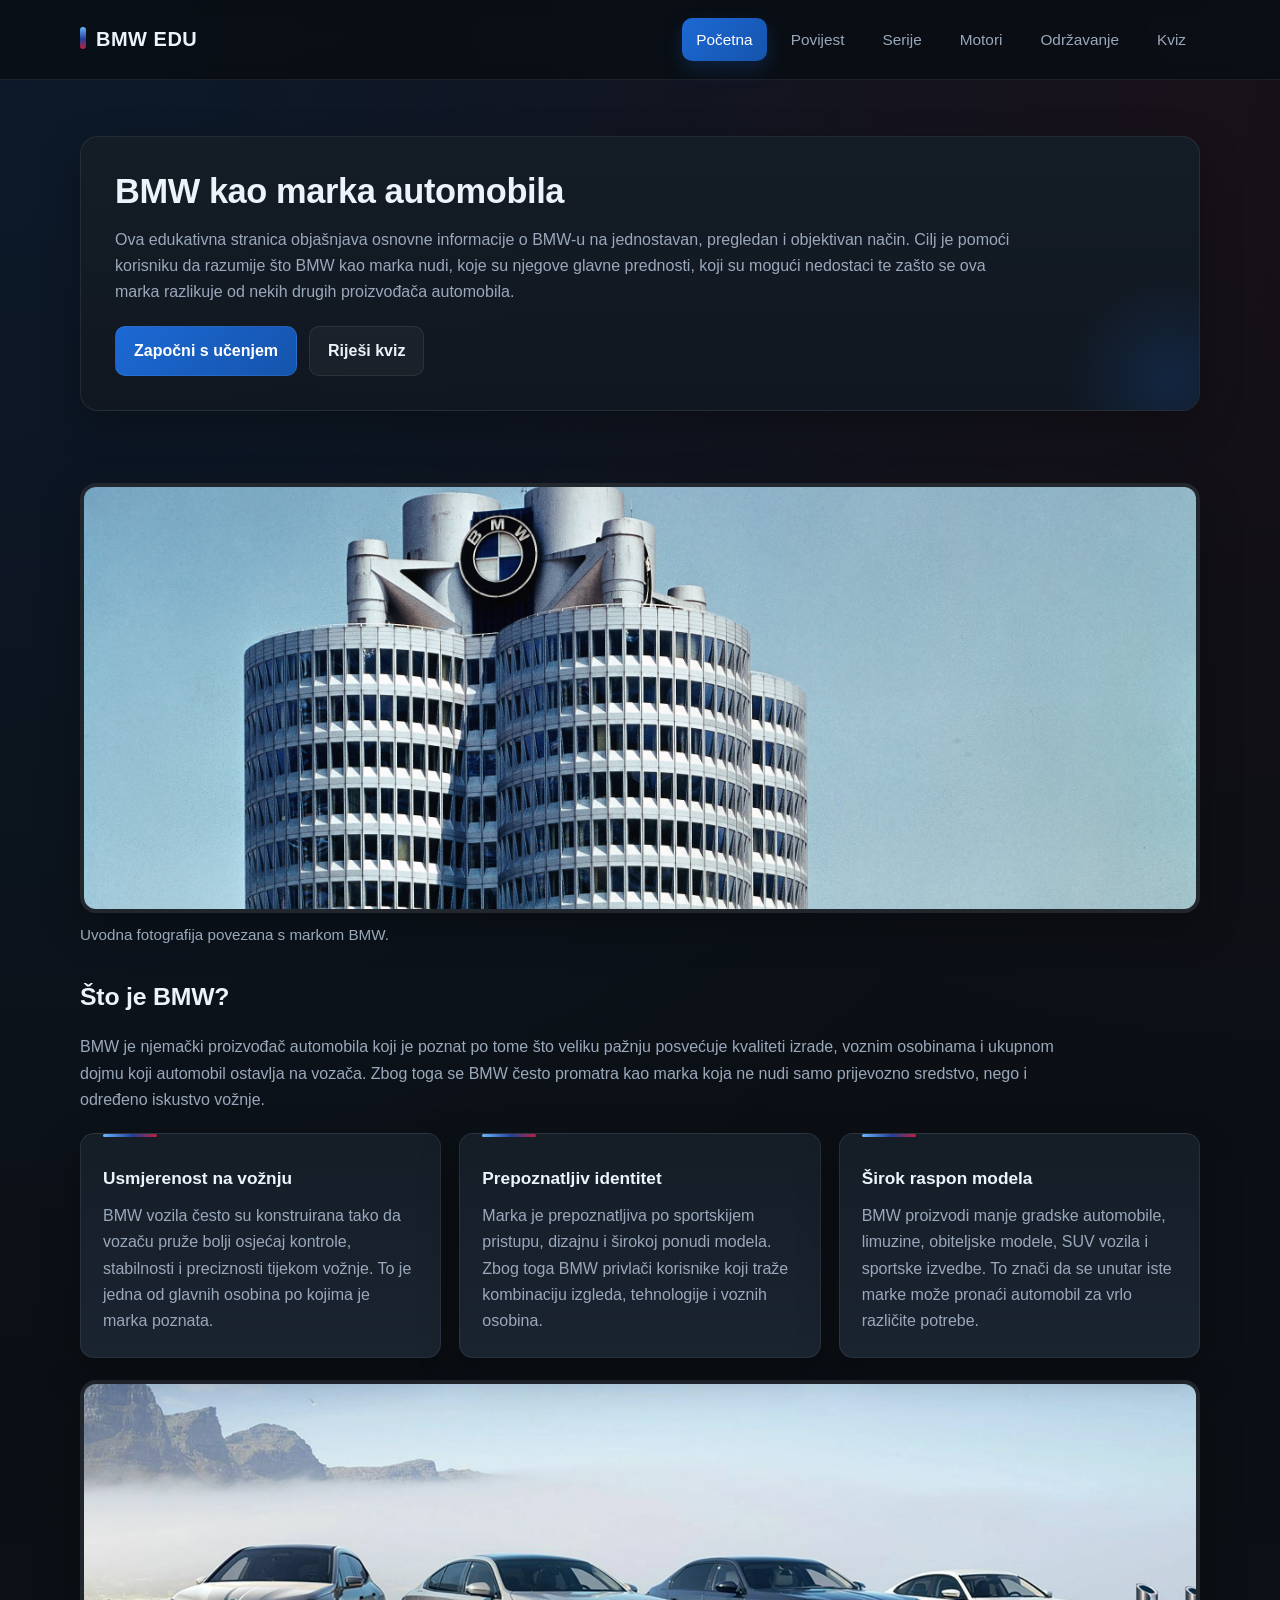
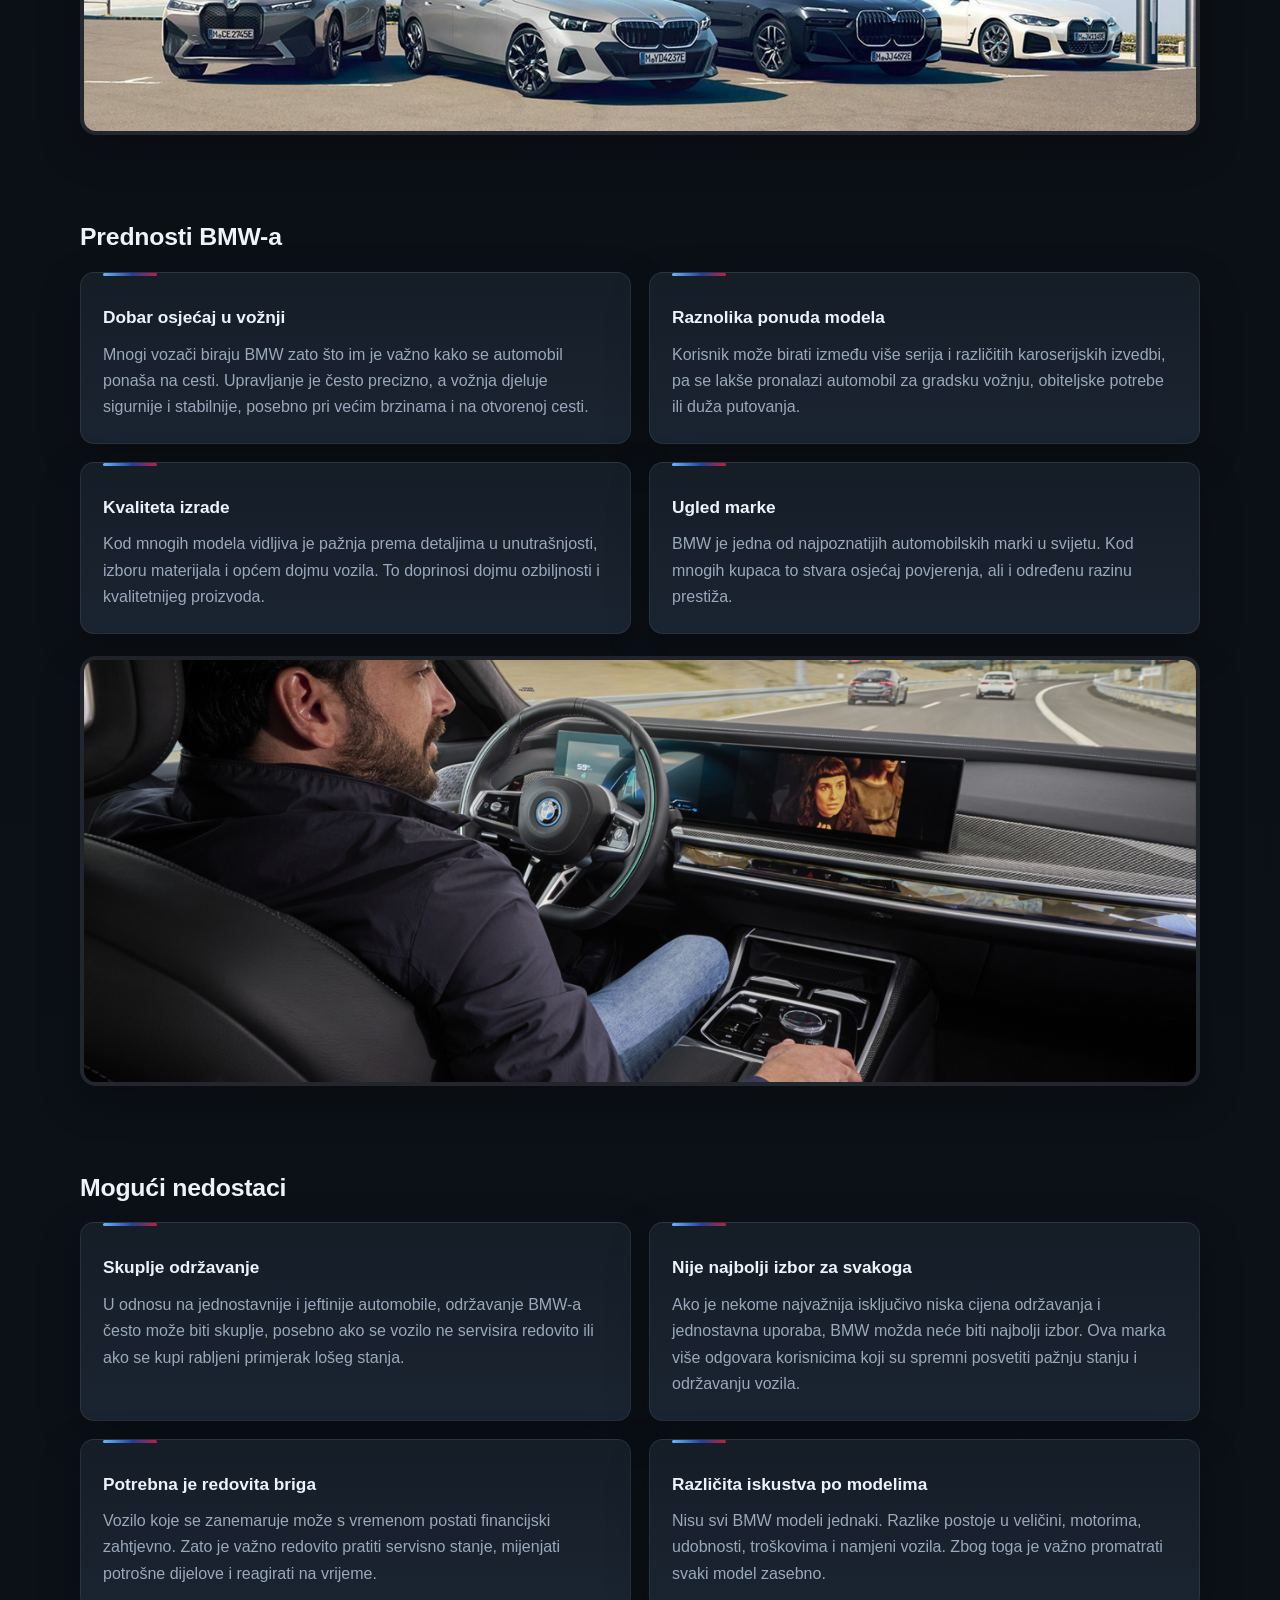
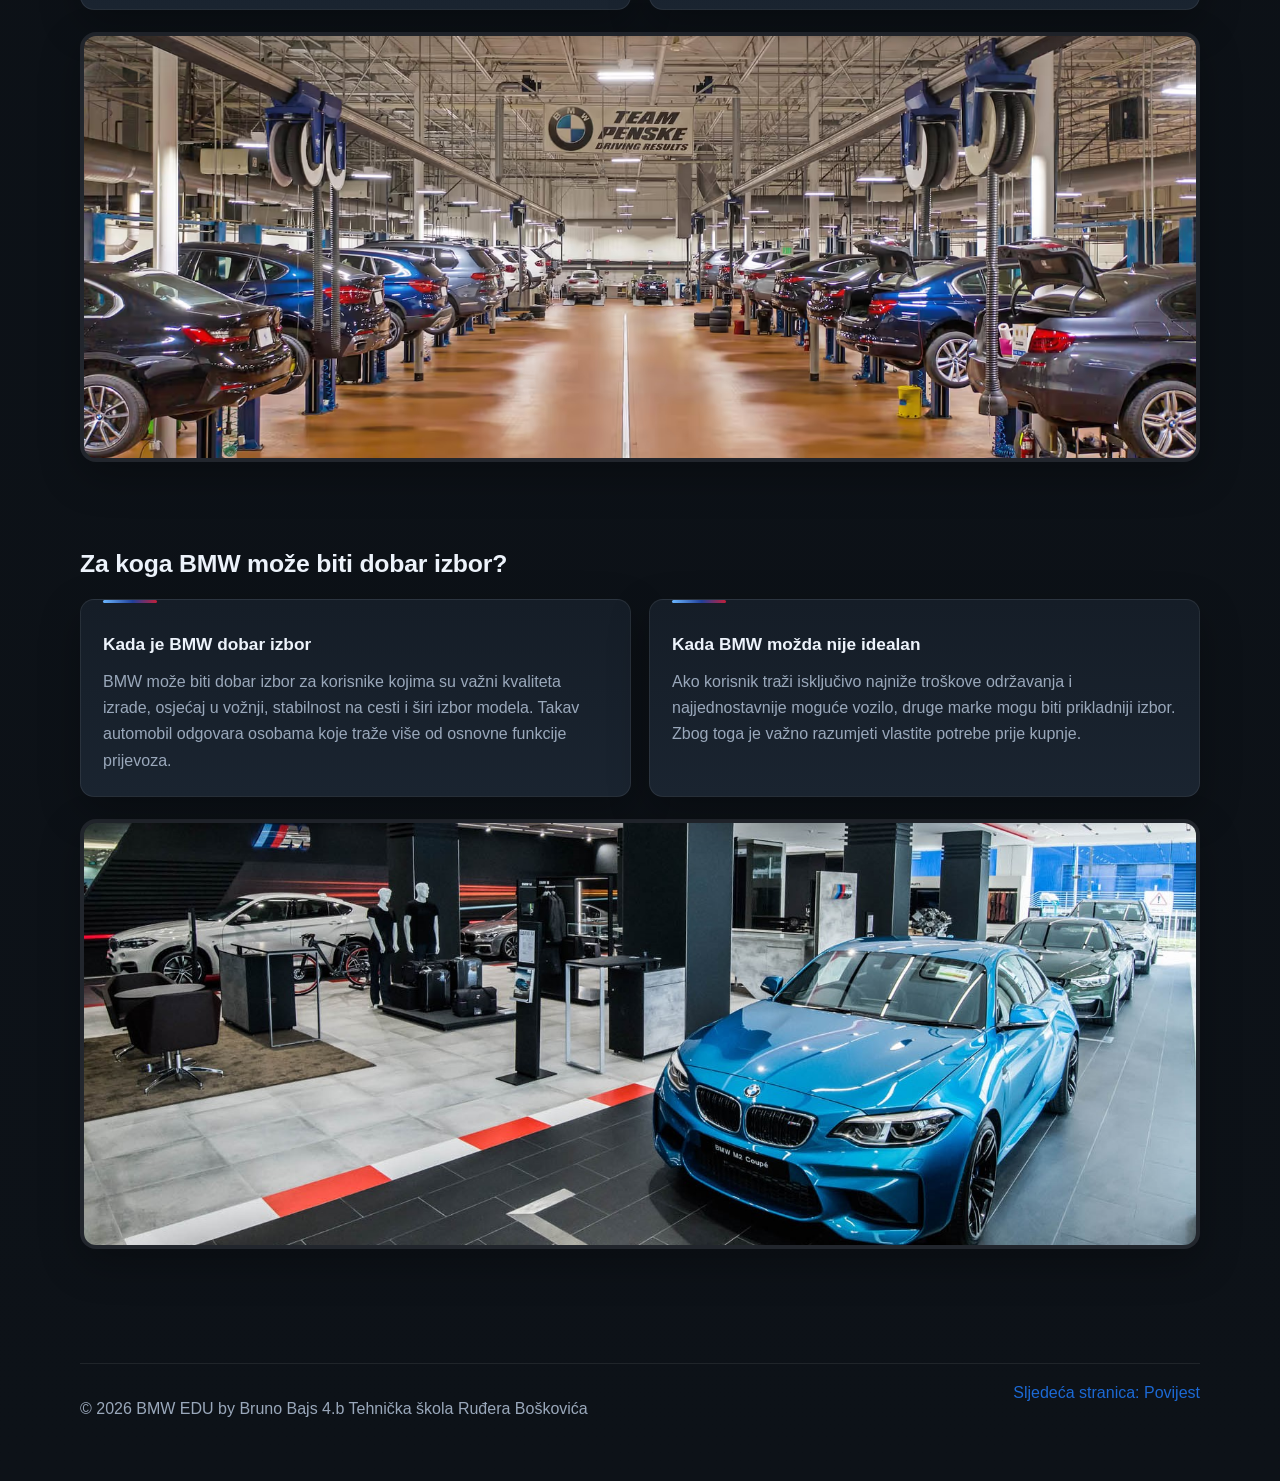
==== index.html @ 77fa8274 "Add files via upload" ====
﻿<!DOCTYPE html>
<html lang="hr">
<head>
    <meta charset="UTF-8" />
    <meta name="viewport" content="width=device-width, initial-scale=1.0" />
    <title>BMW EDU – Početna</title>
    <link rel="stylesheet" href="style.css" />
</head>
<body>

    <header class="topbar">
        <div class="container topbar__inner">
            <a class="brand" href="index.html">BMW EDU</a>
            <nav class="nav">
                <a class="active" href="index.html">Početna</a>
                <a href="povijest.html">Povijest</a>
                <a href="serije.html">Serije</a>
                <a href="motori.html">Motori</a>
                <a href="odrzavanje.html">Održavanje</a>
                <a href="kviz.html">Kviz</a>
            </nav>
        </div>
    </header>

    <main>
        <section class="hero">
            <div class="container">
                <div class="hero__box">
                    <h1>BMW kao marka automobila</h1>
                    <p>
                        Ova edukativna stranica objašnjava osnovne informacije o BMW-u na jednostavan, pregledan i objektivan način.
                        Cilj je pomoći korisniku da razumije što BMW kao marka nudi, koje su njegove glavne prednosti,
                        koji su mogući nedostaci te zašto se ova marka razlikuje od nekih drugih proizvođača automobila.
                    </p>
                    <div class="hero__buttons">
                        <a class="btn" href="povijest.html">Započni s učenjem</a>
                        <a class="btn btn--secondary" href="kviz.html">Riješi kviz</a>
                    </div>
                </div>
            </div>
        </section>

        <section class="section">
            <div class="container">
                <figure class="page-image">
                    <img src="images/index-bmw.jpg" alt="Uvodna fotografija marke BMW">
                    <figcaption>Uvodna fotografija povezana s markom BMW.</figcaption>
                </figure>

                <h2>Što je BMW?</h2>
                <p class="section-intro">
                    BMW je njemački proizvođač automobila koji je poznat po tome što veliku pažnju posvećuje kvaliteti izrade,
                    voznim osobinama i ukupnom dojmu koji automobil ostavlja na vozača. Zbog toga se BMW često promatra kao marka
                    koja ne nudi samo prijevozno sredstvo, nego i određeno iskustvo vožnje.
                </p>

                <div class="grid">
                    <div class="card">
                        <h3>Usmjerenost na vožnju</h3>
                        <p>
                            BMW vozila često su konstruirana tako da vozaču pruže bolji osjećaj kontrole,
                            stabilnosti i preciznosti tijekom vožnje. To je jedna od glavnih osobina po kojima je marka poznata.
                        </p>
                    </div>

                    <div class="card">
                        <h3>Prepoznatljiv identitet</h3>
                        <p>
                            Marka je prepoznatljiva po sportskijem pristupu, dizajnu i širokoj ponudi modela.
                            Zbog toga BMW privlači korisnike koji traže kombinaciju izgleda, tehnologije i voznih osobina.
                        </p>
                    </div>

                    <div class="card">
                        <h3>Širok raspon modela</h3>
                        <p>
                            BMW proizvodi manje gradske automobile, limuzine, obiteljske modele, SUV vozila i sportske izvedbe.
                            To znači da se unutar iste marke može pronaći automobil za vrlo različite potrebe.
                        </p>
                    </div>

                </div>
                <figure class="page-image">
                    <img src="images/index2.png">
                </figure>
            </div>
        </section>

        <section class="section">
            <div class="container">
                <h2>Prednosti BMW-a</h2>
                <div class="grid-2">
                    <div class="card">
                        <h3>Dobar osjećaj u vožnji</h3>
                        <p>
                            Mnogi vozači biraju BMW zato što im je važno kako se automobil ponaša na cesti.
                            Upravljanje je često precizno, a vožnja djeluje sigurnije i stabilnije, posebno pri većim brzinama
                            i na otvorenoj cesti.
                        </p>
                    </div>

                    <div class="card">
                        <h3>Raznolika ponuda modela</h3>
                        <p>
                            Korisnik može birati između više serija i različitih karoserijskih izvedbi,
                            pa se lakše pronalazi automobil za gradsku vožnju, obiteljske potrebe ili duža putovanja.
                        </p>
                    </div>

                    <div class="card">
                        <h3>Kvaliteta izrade</h3>
                        <p>
                            Kod mnogih modela vidljiva je pažnja prema detaljima u unutrašnjosti, izboru materijala
                            i općem dojmu vozila. To doprinosi dojmu ozbiljnosti i kvalitetnijeg proizvoda.
                        </p>
                    </div>

                    <div class="card">
                        <h3>Ugled marke</h3>
                        <p>
                            BMW je jedna od najpoznatijih automobilskih marki u svijetu. Kod mnogih kupaca to stvara
                            osjećaj povjerenja, ali i određenu razinu prestiža.
                        </p>
                    </div>
                </div>
                <figure class="page-image">
                    <img src="images/index3.png">
                </figure>
            </div>
        </section>

        <section class="section">
            <div class="container">
                <h2>Mogući nedostaci</h2>
                <div class="grid-2">
                    <div class="card">
                        <h3>Skuplje održavanje</h3>
                        <p>
                            U odnosu na jednostavnije i jeftinije automobile, održavanje BMW-a često može biti skuplje,
                            posebno ako se vozilo ne servisira redovito ili ako se kupi rabljeni primjerak lošeg stanja.
                        </p>
                    </div>

                    <div class="card">
                        <h3>Nije najbolji izbor za svakoga</h3>
                        <p>
                            Ako je nekome najvažnija isključivo niska cijena održavanja i jednostavna uporaba,
                            BMW možda neće biti najbolji izbor. Ova marka više odgovara korisnicima koji su spremni
                            posvetiti pažnju stanju i održavanju vozila.
                        </p>
                    </div>

                    <div class="card">
                        <h3>Potrebna je redovita briga</h3>
                        <p>
                            Vozilo koje se zanemaruje može s vremenom postati financijski zahtjevno.
                            Zato je važno redovito pratiti servisno stanje, mijenjati potrošne dijelove i reagirati na vrijeme.
                        </p>
                    </div>

                    <div class="card">
                        <h3>Različita iskustva po modelima</h3>
                        <p>
                            Nisu svi BMW modeli jednaki. Razlike postoje u veličini, motorima, udobnosti,
                            troškovima i namjeni vozila. Zbog toga je važno promatrati svaki model zasebno.
                        </p>
                    </div>
                </div>
                <figure class="page-image">
                    <img src="images/index4.avif">
                </figure>
            </div>
        </section>

        <section class="section">
            <div class="container">
                <h2>Za koga BMW može biti dobar izbor?</h2>
                <div class="grid-2">
                    <div class="card">
                        <h3>Kada je BMW dobar izbor</h3>
                        <p>
                            BMW može biti dobar izbor za korisnike kojima su važni kvaliteta izrade, osjećaj u vožnji,
                            stabilnost na cesti i širi izbor modela. Takav automobil odgovara osobama koje traže više od osnovne funkcije prijevoza.
                        </p>
                    </div>

                    <div class="card">
                        <h3>Kada BMW možda nije idealan</h3>
                        <p>
                            Ako korisnik traži isključivo najniže troškove održavanja i najjednostavnije moguće vozilo,
                            druge marke mogu biti prikladniji izbor. Zbog toga je važno razumjeti vlastite potrebe prije kupnje.
                        </p>
                    </div>
                </div>
                <figure class="page-image">
                    <img src="images/index6.jpeg">
                </figure>
            </div>
        </section>
    </main>

    <footer class="footer">
        <div class="container footer__inner">
            <p>© 2026 BMW EDU by Bruno Bajs 4.b Tehnička škola Ruđera Boškovića</p>
            <a href="povijest.html">Sljedeća stranica: Povijest</a>
        </div>
    </footer>

</body>
</html>
---- style.css ----
:root {
    --bg: #0b0f14;
    --bg-soft: #111821;
    --panel: #151d27;
    --panel-2: #1a2430;
    --text: #edf3fb;
    --muted: #9aa8bb;
    --line: rgba(255,255,255,0.08);
    --bmw-blue: #1c69d4;
    --bmw-blue-dark: #1554ac;
    --m-light-blue: #6bb6ff;
    --m-blue: #21409a;
    --m-red: #c11f3a;
    --good: #1fa463;
    --bad: #d64557;
    --shadow: 0 14px 40px rgba(0,0,0,0.28);
    --radius: 14px;
}

* {
    box-sizing: border-box;
}

html {
    scroll-behavior: smooth;
}

body {
    margin: 0;
    font-family: Arial, Helvetica, sans-serif;
    background: radial-gradient(circle at top left, rgba(28,105,212,0.12), transparent 28%), radial-gradient(circle at top right, rgba(193,31,58,0.08), transparent 22%), linear-gradient(180deg, #0b0f14 0%, #0d1218 100%);
    color: var(--text);
    line-height: 1.65;
}

.container {
    width: min(1120px, 92%);
    margin: 0 auto;
}

/* HEADER */

.topbar {
    position: sticky;
    top: 0;
    z-index: 100;
    background: rgba(10,14,20,0.88);
    backdrop-filter: blur(10px);
    border-bottom: 1px solid var(--line);
}

.topbar__inner {
    display: flex;
    justify-content: space-between;
    align-items: center;
    gap: 20px;
    padding: 18px 0;
    flex-wrap: wrap;
}

.brand {
    text-decoration: none;
    color: var(--text);
    font-size: 1.25rem;
    font-weight: 700;
    letter-spacing: 0.5px;
    position: relative;
    padding-left: 16px;
}

    .brand::before {
        content: "";
        position: absolute;
        left: 0;
        top: 4px;
        width: 6px;
        height: 22px;
        border-radius: 4px;
        background: linear-gradient( 180deg, var(--m-light-blue) 0%, var(--m-blue) 55%, var(--m-red) 100% );
    }

.nav {
    display: flex;
    gap: 10px;
    flex-wrap: wrap;
}

    .nav a {
        text-decoration: none;
        color: var(--muted);
        padding: 9px 14px;
        border-radius: 10px;
        transition: 0.2s ease;
        font-size: 0.96rem;
    }

        .nav a:hover {
            color: var(--text);
            background: rgba(255,255,255,0.05);
        }

    .nav .active,
    .nav__cta {
        color: #ffffff;
        background: linear-gradient(135deg, var(--bmw-blue) 0%, var(--bmw-blue-dark) 100%);
        box-shadow: 0 8px 20px rgba(28,105,212,0.22);
    }

        .nav .active:hover,
        .nav__cta:hover {
            background: linear-gradient(135deg, #2b7ae6 0%, #1b5bc0 100%);
            color: #ffffff;
        }

/* HERO */

.hero {
    padding: 56px 0 24px;
}

.hero__box {
    background: linear-gradient(180deg, rgba(21,29,39,0.96), rgba(17,24,33,0.96));
    border: 1px solid var(--line);
    border-radius: 18px;
    padding: 34px;
    box-shadow: var(--shadow);
    position: relative;
    overflow: hidden;
}

    .hero__box::after {
        content: "";
        position: absolute;
        inset: auto -80px -80px auto;
        width: 220px;
        height: 220px;
        background: radial-gradient(circle, rgba(28,105,212,0.18), transparent 65%);
        pointer-events: none;
    }

.hero h1 {
    margin-top: 0;
    margin-bottom: 14px;
    font-size: 2.15rem;
    line-height: 1.2;
    letter-spacing: -0.4px;
}

.hero p {
    margin: 0 0 20px;
    color: var(--muted);
    max-width: 900px;
}

.hero__buttons {
    display: flex;
    gap: 12px;
    flex-wrap: wrap;
}

/* BUTTONS */

.btn {
    display: inline-block;
    text-decoration: none;
    background: linear-gradient(135deg, var(--bmw-blue) 0%, var(--bmw-blue-dark) 100%);
    color: #ffffff;
    padding: 11px 18px;
    border-radius: 10px;
    transition: 0.2s ease;
    font-weight: 600;
    border: 1px solid rgba(255,255,255,0.06);
}

    .btn:hover {
        transform: translateY(-1px);
        box-shadow: 0 10px 24px rgba(28,105,212,0.22);
    }

.btn--secondary {
    background: rgba(255,255,255,0.04);
    color: var(--text);
    border: 1px solid var(--line);
}

    .btn--secondary:hover {
        background: rgba(255,255,255,0.08);
        box-shadow: none;
    }

/* SECTIONS */

.section {
    padding: 26px 0;
}

    .section h1 {
        margin-top: 0;
        margin-bottom: 10px;
        font-size: 2rem;
        letter-spacing: -0.3px;
    }

    .section h2 {
        margin-top: 0;
        margin-bottom: 14px;
        font-size: 1.55rem;
        letter-spacing: -0.2px;
    }

.section-intro {
    color: var(--muted);
    margin-bottom: 20px;
    max-width: 980px;
}

/* LAYOUT */

.grid {
    display: grid;
    grid-template-columns: repeat(3, 1fr);
    gap: 18px;
}

.grid-2 {
    display: grid;
    grid-template-columns: repeat(2, 1fr);
    gap: 18px;
}

/* CARDS */

.card {
    background: linear-gradient(180deg, var(--panel) 0%, var(--panel-2) 100%);
    border: 1px solid var(--line);
    border-radius: var(--radius);
    padding: 22px;
    box-shadow: var(--shadow);
    position: relative;
}

    .card::before {
        content: "";
        position: absolute;
        left: 22px;
        top: 0;
        width: 54px;
        height: 3px;
        border-radius: 999px;
        background: linear-gradient( 90deg, var(--m-light-blue) 0%, var(--m-blue) 55%, var(--m-red) 100% );
    }

    .card h3 {
        margin-top: 8px;
        margin-bottom: 10px;
        font-size: 1.08rem;
        color: var(--text);
    }

    .card p {
        margin: 0;
        color: var(--muted);
    }

.list {
    margin: 0;
    padding-left: 20px;
}

    .list li {
        margin-bottom: 8px;
        color: var(--muted);
    }

/* TABLE */

.table-wrap {
    overflow-x: auto;
    background: linear-gradient(180deg, var(--panel) 0%, var(--panel-2) 100%);
    border: 1px solid var(--line);
    border-radius: var(--radius);
    box-shadow: var(--shadow);
}

table {
    width: 100%;
    border-collapse: collapse;
}

th, td {
    padding: 15px 16px;
    text-align: left;
    border-bottom: 1px solid var(--line);
}

th {
    background: rgba(255,255,255,0.04);
    color: var(--text);
    font-weight: 700;
}

td {
    color: var(--muted);
}

/* IMAGES */

.page-image {
    margin: 22px 0 30px;
}

    .page-image img {
        width: 100%;
        max-height: 430px;
        object-fit: cover;
        display: block;
        border-radius: 16px;
        border: 4px solid var(--line);
        background: #0f141b;
        box-shadow: var(--shadow);
    }

    .page-image figcaption {
        margin-top: 9px;
        font-size: 0.95rem;
        color: var(--muted);
    }

/* FOOTER */

.footer {
    margin-top: 34px;
    padding: 24px 0 42px;
}

.footer__inner {
    border-top: 1px solid var(--line);
    padding-top: 16px;
    display: flex;
    justify-content: space-between;
    gap: 16px;
    flex-wrap: wrap;
    color: var(--muted);
}

.footer a {
    color: var(--bmw-blue);
    text-decoration: none;
}

    .footer a:hover {
        color: #4f95f0;
    }

/* QUIZ */

.quizWrap {
    background: linear-gradient(180deg, var(--panel) 0%, var(--panel-2) 100%);
    border: 1px solid var(--line);
    border-radius: 16px;
    padding: 22px;
    box-shadow: var(--shadow);
}

.scorebar {
    display: flex;
    justify-content: space-between;
    align-items: center;
    gap: 12px;
    flex-wrap: wrap;
    margin-bottom: 20px;
    padding-bottom: 14px;
    border-bottom: 1px solid var(--line);
    color: var(--muted);
}

.btnSmall {
    border: 1px solid rgba(255,255,255,0.06);
    background: linear-gradient(135deg, var(--bmw-blue) 0%, var(--bmw-blue-dark) 100%);
    color: white;
    padding: 10px 15px;
    border-radius: 10px;
    cursor: pointer;
    font-weight: 600;
    transition: 0.2s ease;
}

    .btnSmall:hover {
        transform: translateY(-1px);
        box-shadow: 0 10px 24px rgba(28,105,212,0.22);
    }

.q {
    border: 1px solid var(--line);
    border-radius: 12px;
    padding: 16px;
    margin-bottom: 16px;
    background: rgba(255,255,255,0.02);
}

    .q.correct {
        border-color: rgba(31,164,99,0.55);
        background: rgba(31,164,99,0.10);
    }

    .q.wrong {
        border-color: rgba(214,69,87,0.55);
        background: rgba(214,69,87,0.10);
    }

    .q legend {
        font-weight: 700;
        padding: 0 6px;
        color: var(--text);
    }

.opt {
    display: block;
    margin: 8px 0;
    padding: 11px 13px;
    background: rgba(255,255,255,0.03);
    border: 1px solid var(--line);
    border-radius: 10px;
    cursor: pointer;
    color: var(--muted);
    transition: 0.2s ease;
}

    .opt:hover {
        background: rgba(255,255,255,0.06);
        border-color: rgba(28,105,212,0.35);
        color: var(--text);
    }

    .opt input {
        margin-right: 8px;
    }

.feedback {
    display: none;
    margin-top: 10px;
    font-weight: 700;
}

    .feedback.show {
        display: block;
    }

    .feedback.good {
        color: var(--good);
    }

    .feedback.bad {
        color: var(--bad);
    }

.hint {
    display: none;
    margin-top: 6px;
    color: var(--muted);
}

    .hint.show {
        display: block;
    }

.final-card {
    display: none;
    background: linear-gradient(180deg, var(--panel) 0%, var(--panel-2) 100%);
    border: 1px solid var(--line);
    border-radius: 14px;
    padding: 22px;
    margin-top: 20px;
    box-shadow: var(--shadow);
}

/* RESULT REVIEW */

.review-item {
    background: linear-gradient(180deg, var(--panel) 0%, var(--panel-2) 100%);
    border: 1px solid var(--line);
    border-radius: 14px;
    padding: 18px;
    box-shadow: var(--shadow);
}

    .review-item.correct {
        border-left: 5px solid var(--good);
    }

    .review-item.wrong {
        border-left: 5px solid var(--bad);
    }

    .review-item p {
        color: var(--muted);
    }

/* MOBILE */

@media (max-width: 900px) {
    .grid,
    .grid-2 {
        grid-template-columns: 1fr;
    }

    .hero h1,
    .section h1 {
        font-size: 1.7rem;
    }

    .hero__box,
    .card,
    .quizWrap {
        padding: 20px;
    }

    .brand {
        font-size: 1.1rem;
    }
}
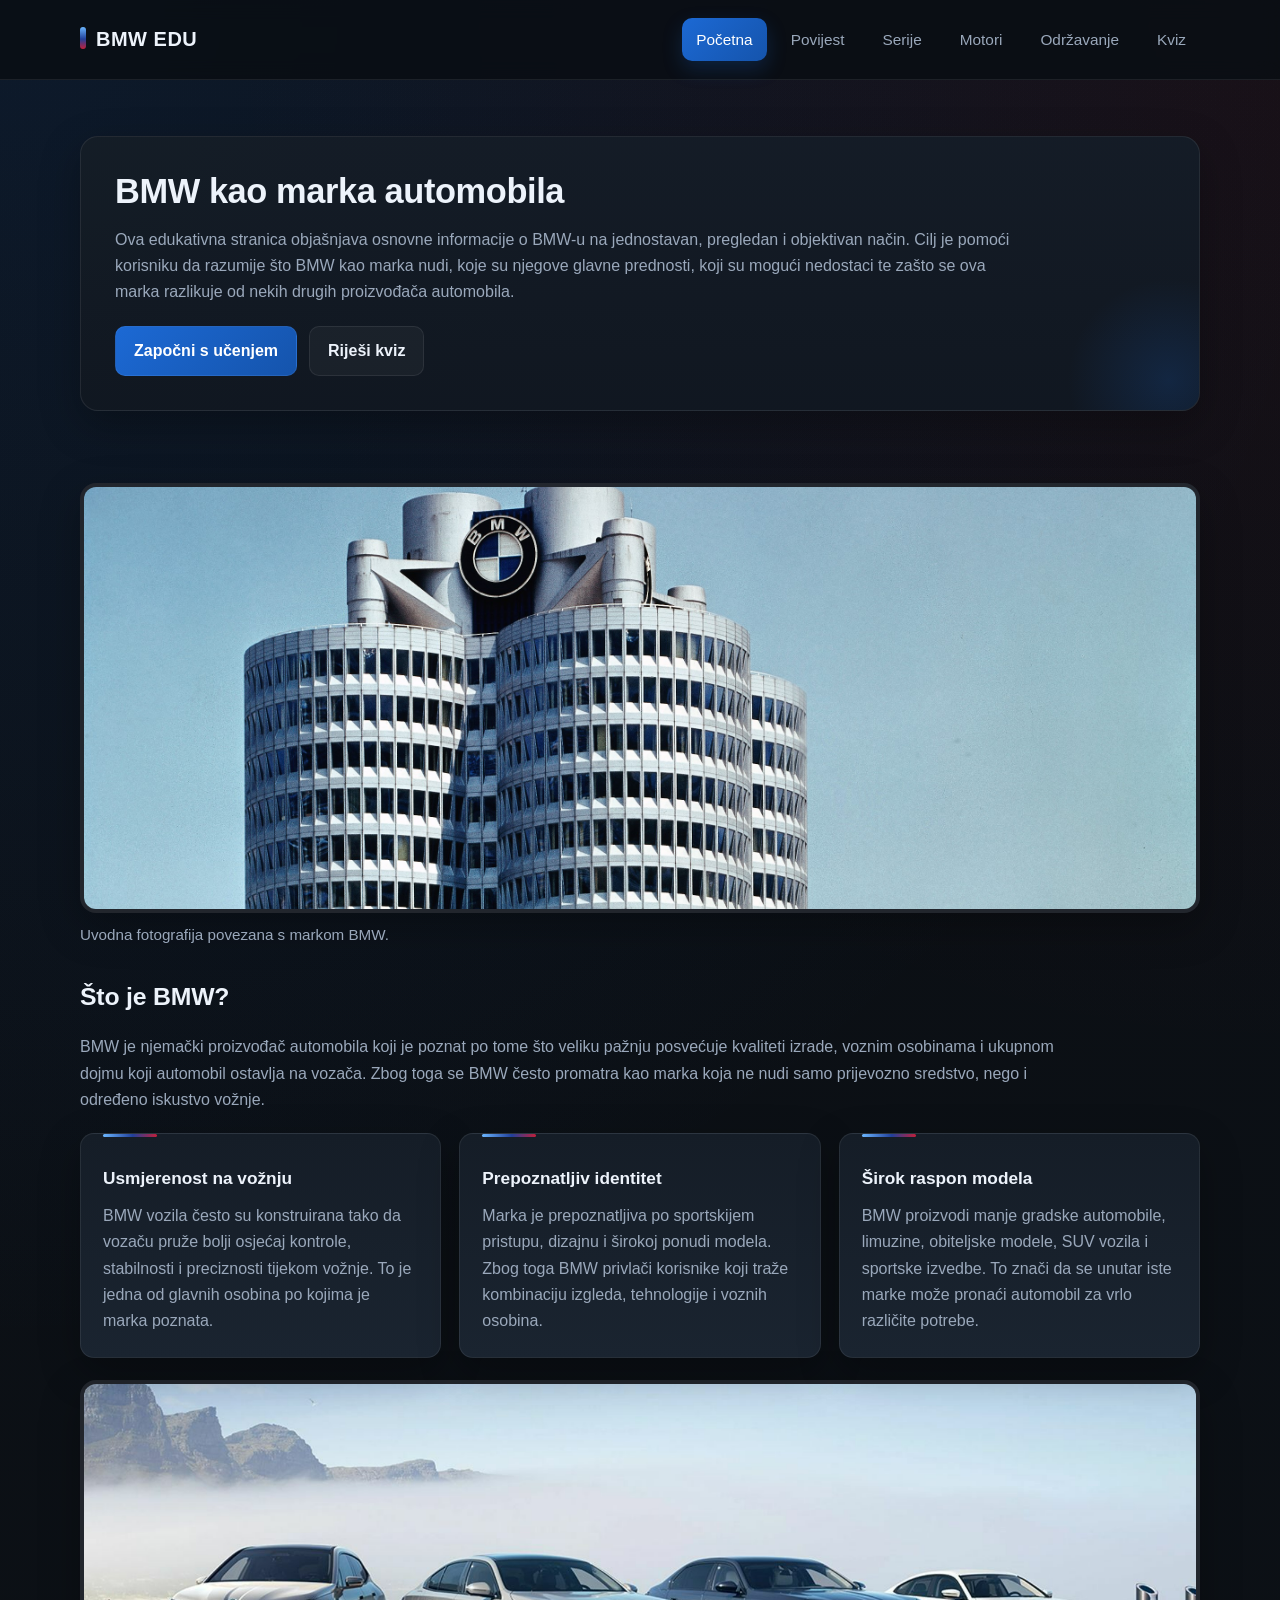
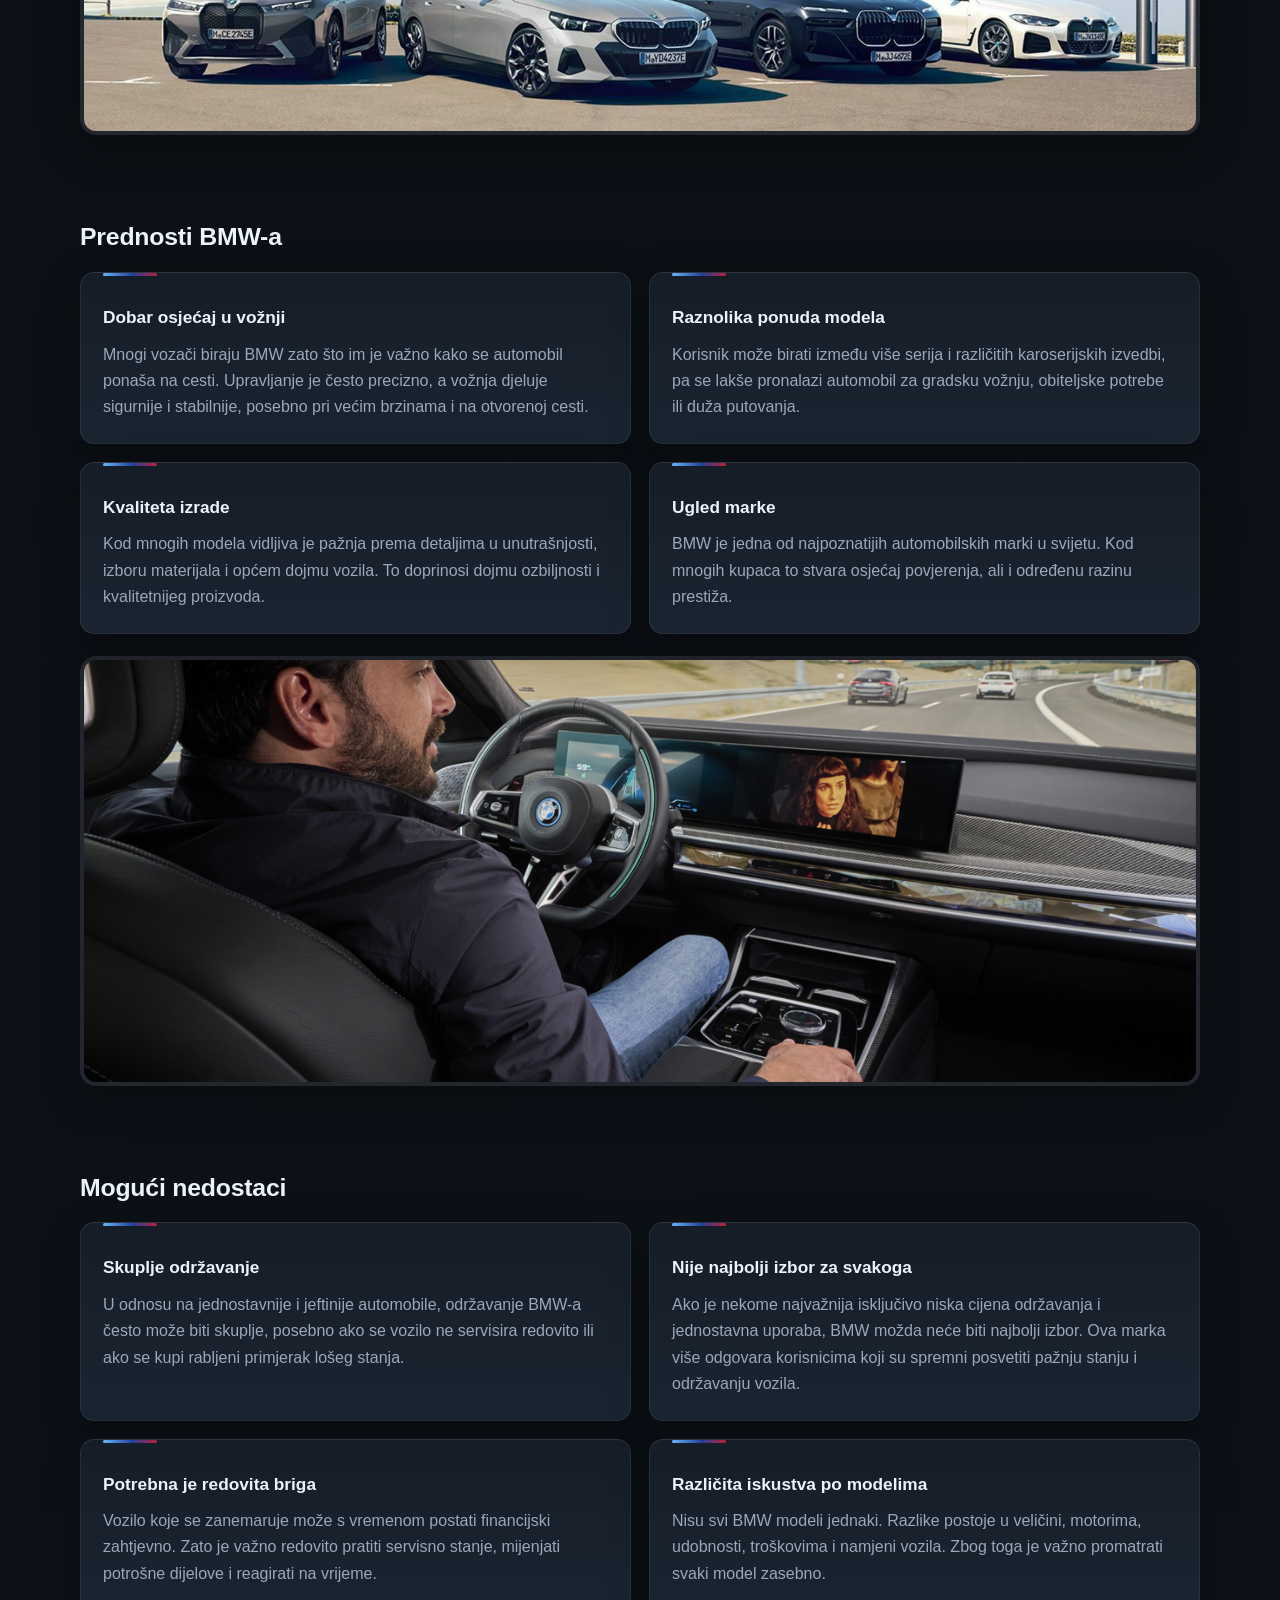
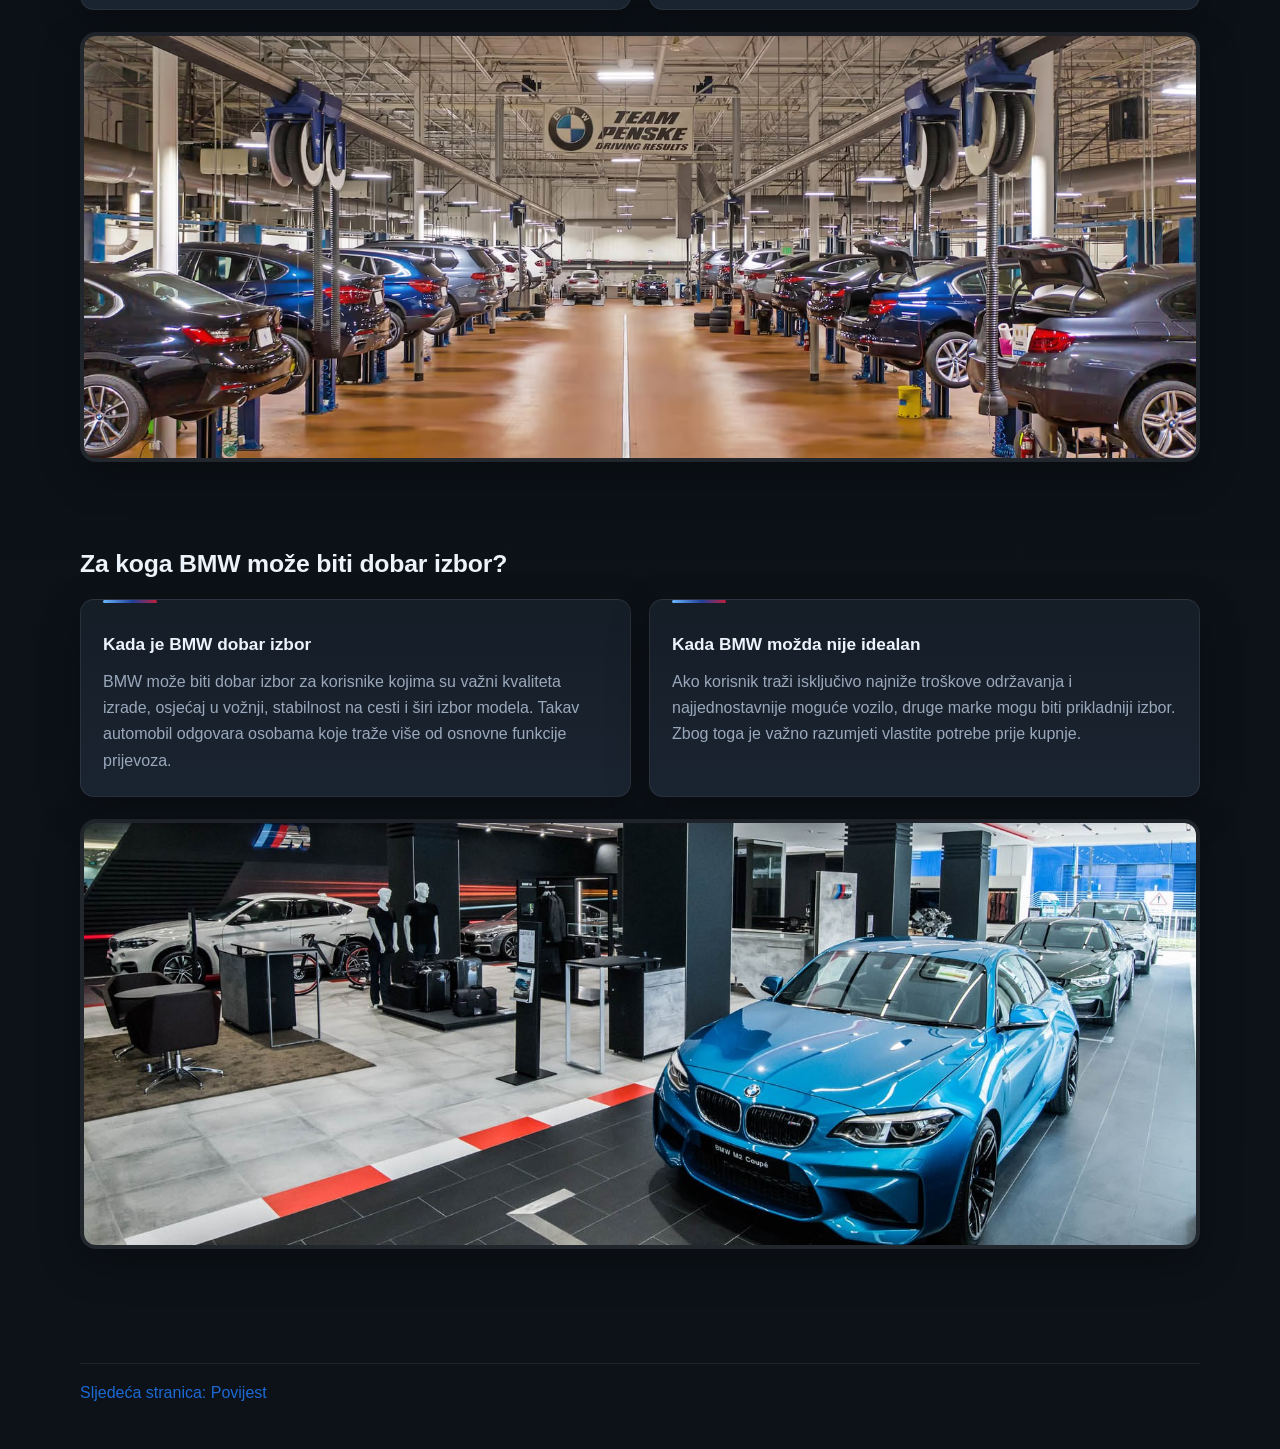
==== commit a1fa5d00: "Update index.html" ====
--- a/index.html
+++ b/index.html
@@ -201,10 +201,10 @@
 
     <footer class="footer">
         <div class="container footer__inner">
-            <p>© 2026 BMW EDU by Bruno Bajs 4.b Tehnička škola Ruđera Boškovića</p>
+           
             <a href="povijest.html">Sljedeća stranica: Povijest</a>
         </div>
     </footer>
 
 </body>
-</html>+</html>
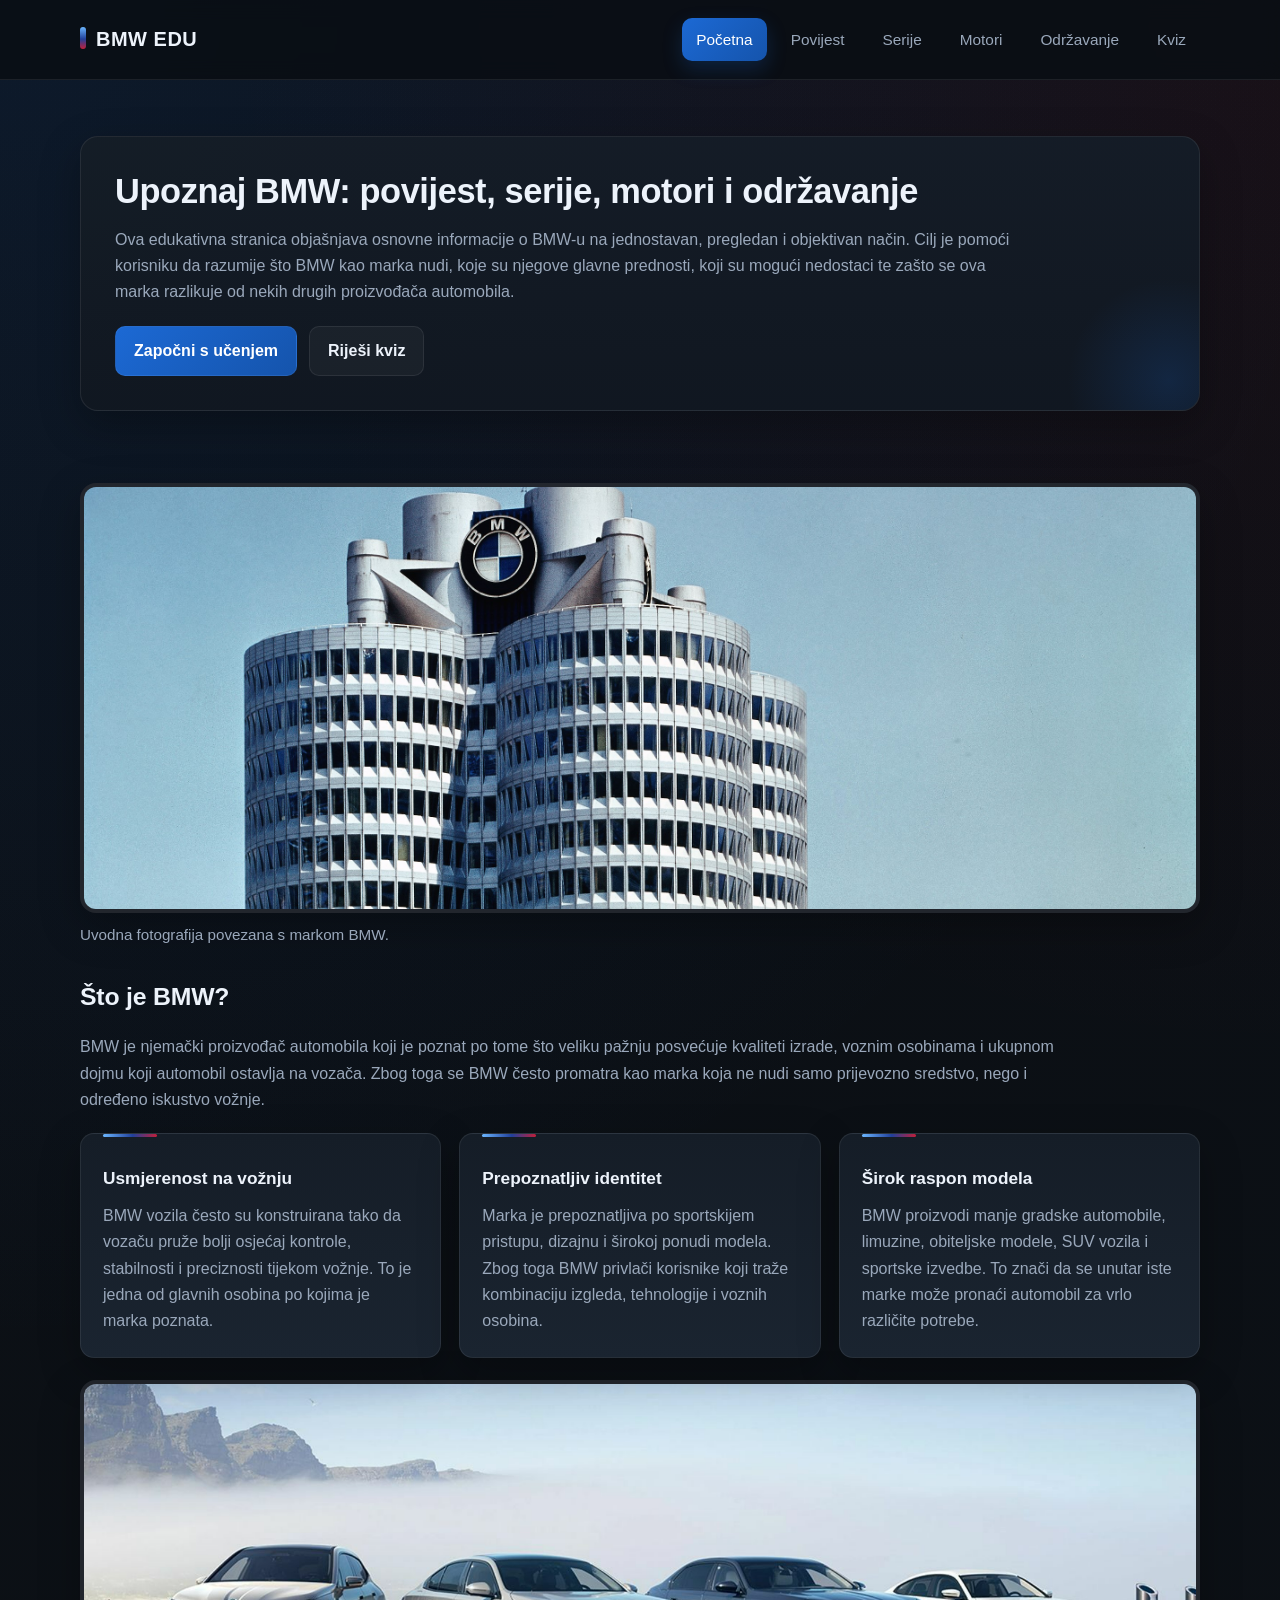
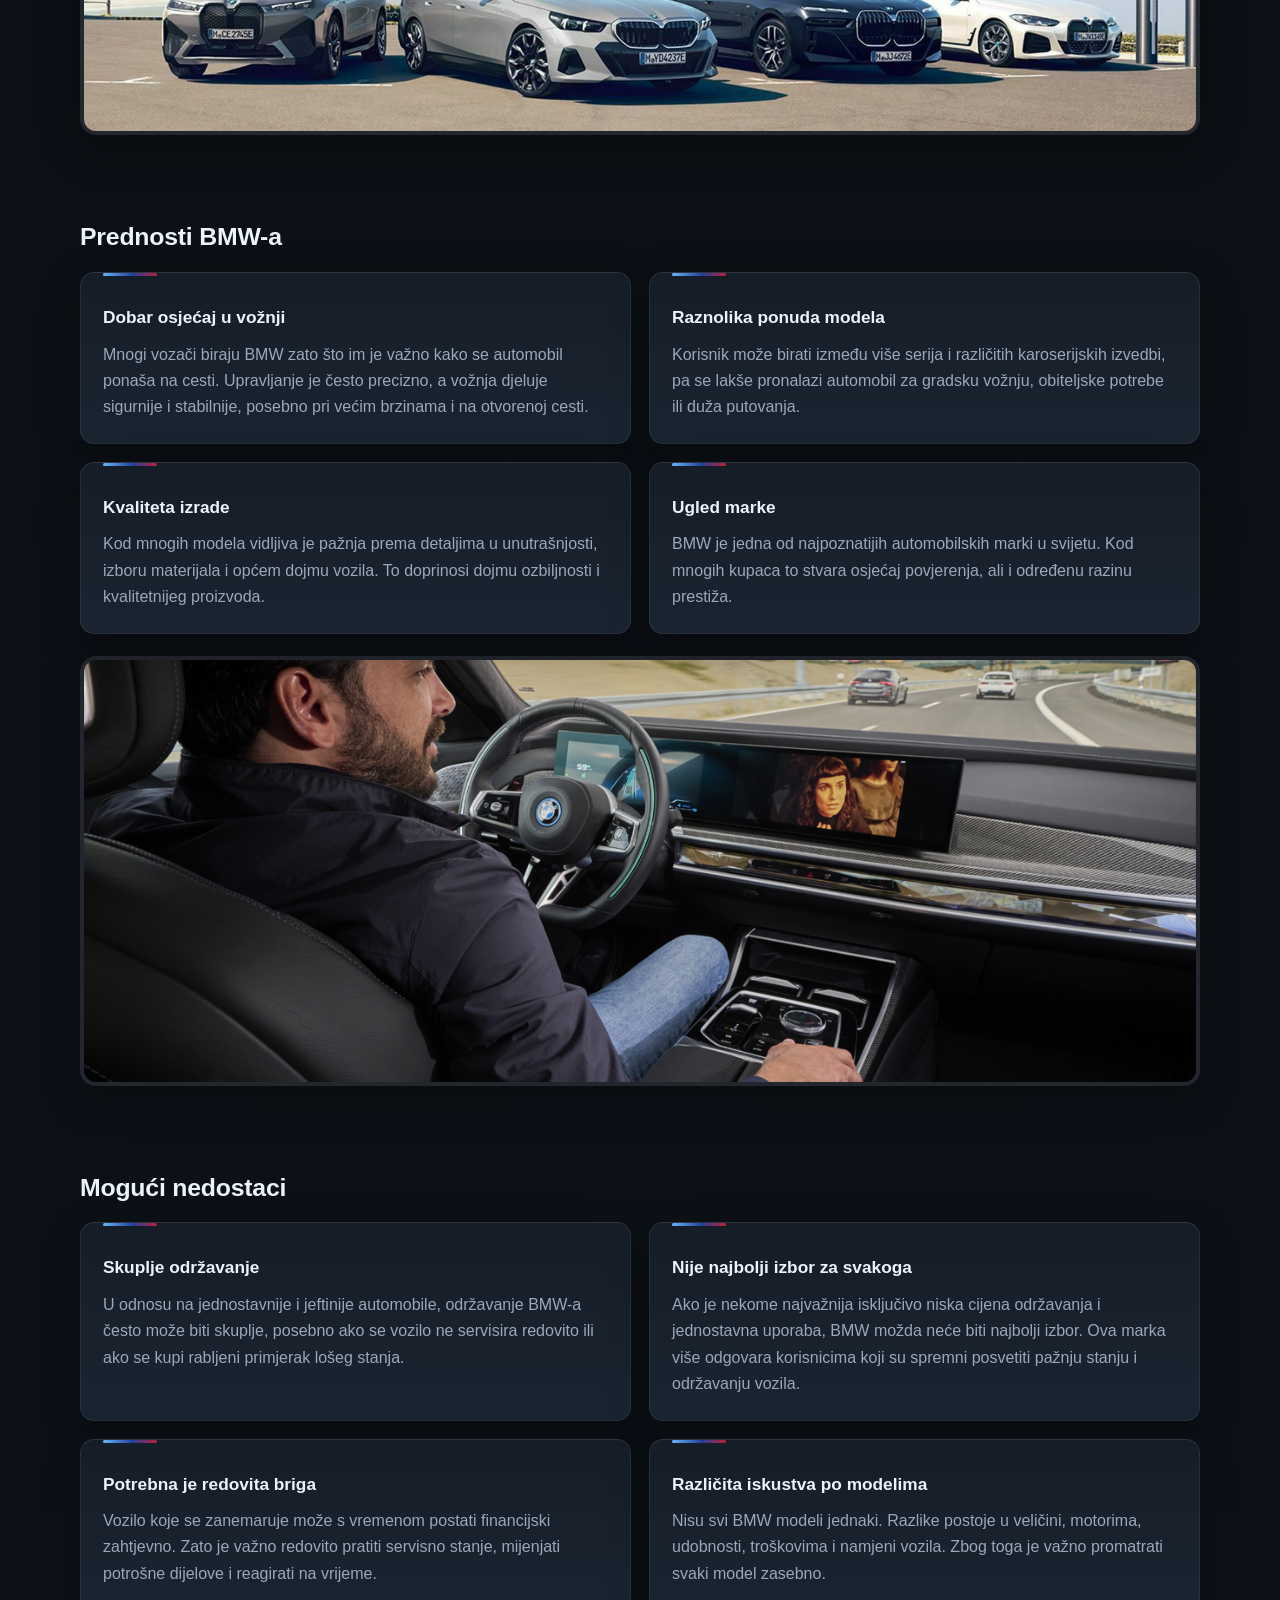
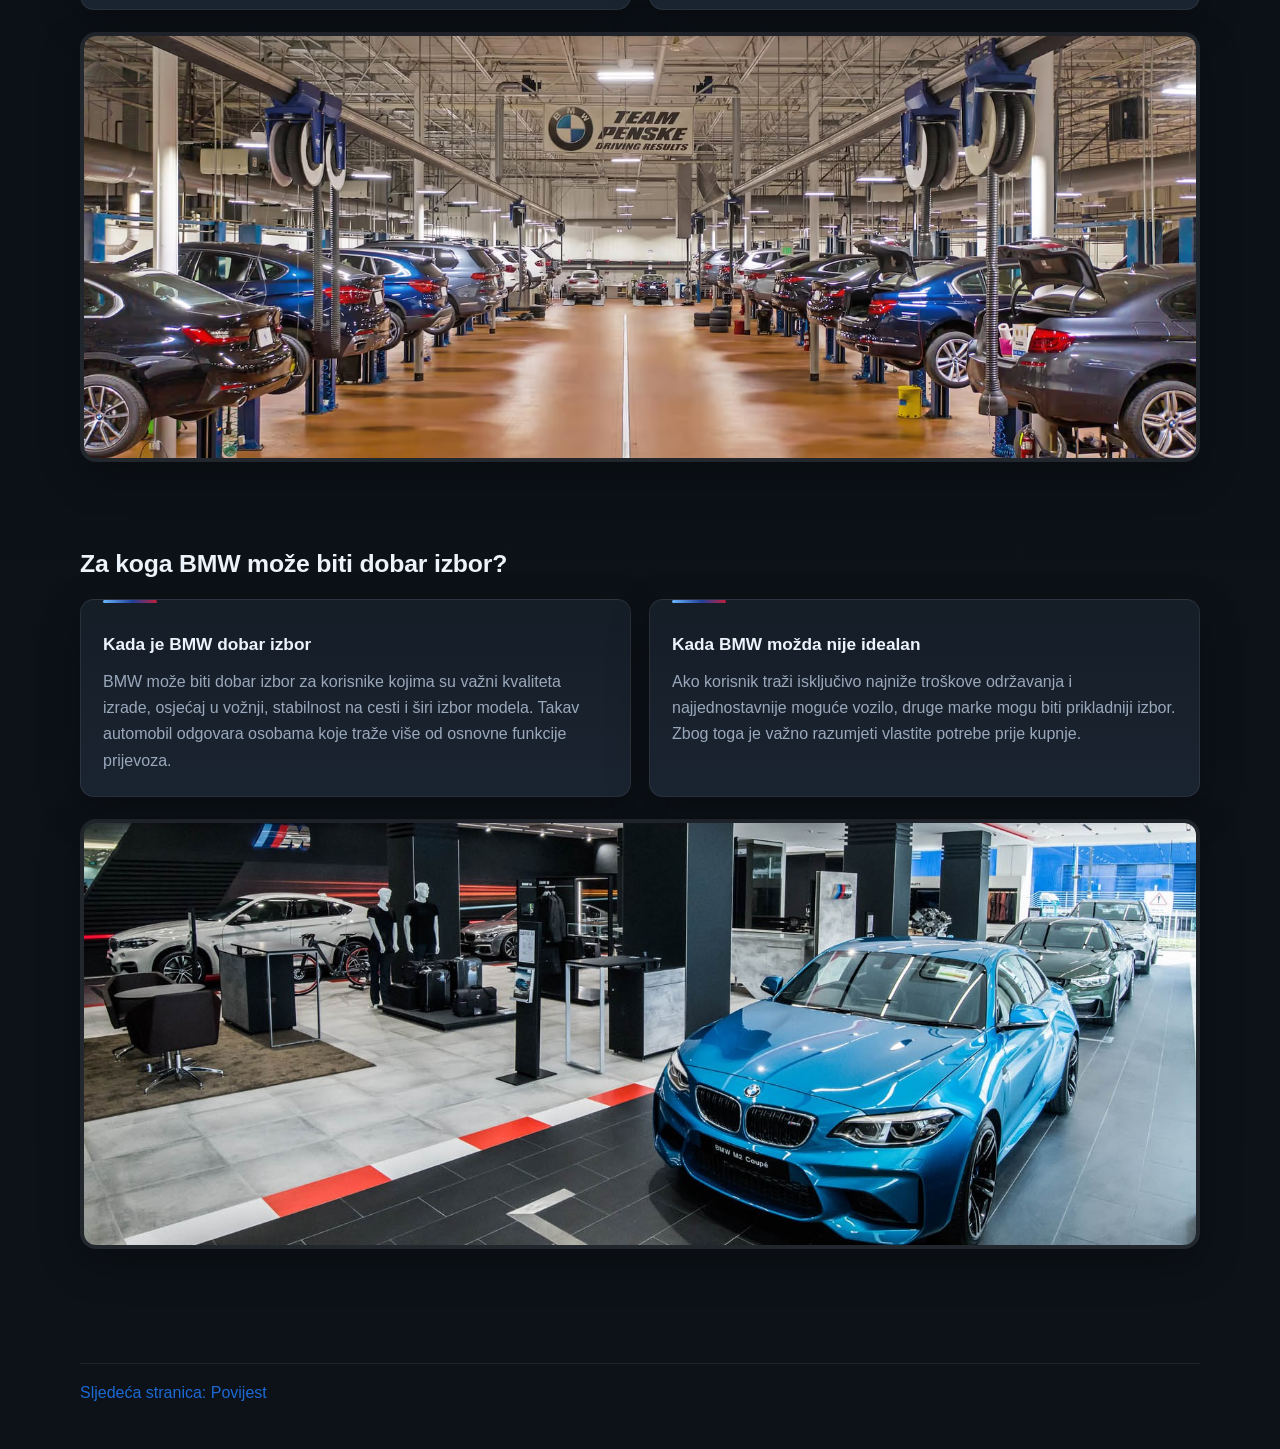
==== commit 27e2febb: "Update index.html" ====
--- a/index.html
+++ b/index.html
@@ -26,7 +26,7 @@
         <section class="hero">
             <div class="container">
                 <div class="hero__box">
-                    <h1>BMW kao marka automobila</h1>
+                    <h1>Upoznaj BMW: povijest, serije, motori i održavanje</h1>
                     <p>
                         Ova edukativna stranica objašnjava osnovne informacije o BMW-u na jednostavan, pregledan i objektivan način.
                         Cilj je pomoći korisniku da razumije što BMW kao marka nudi, koje su njegove glavne prednosti,
